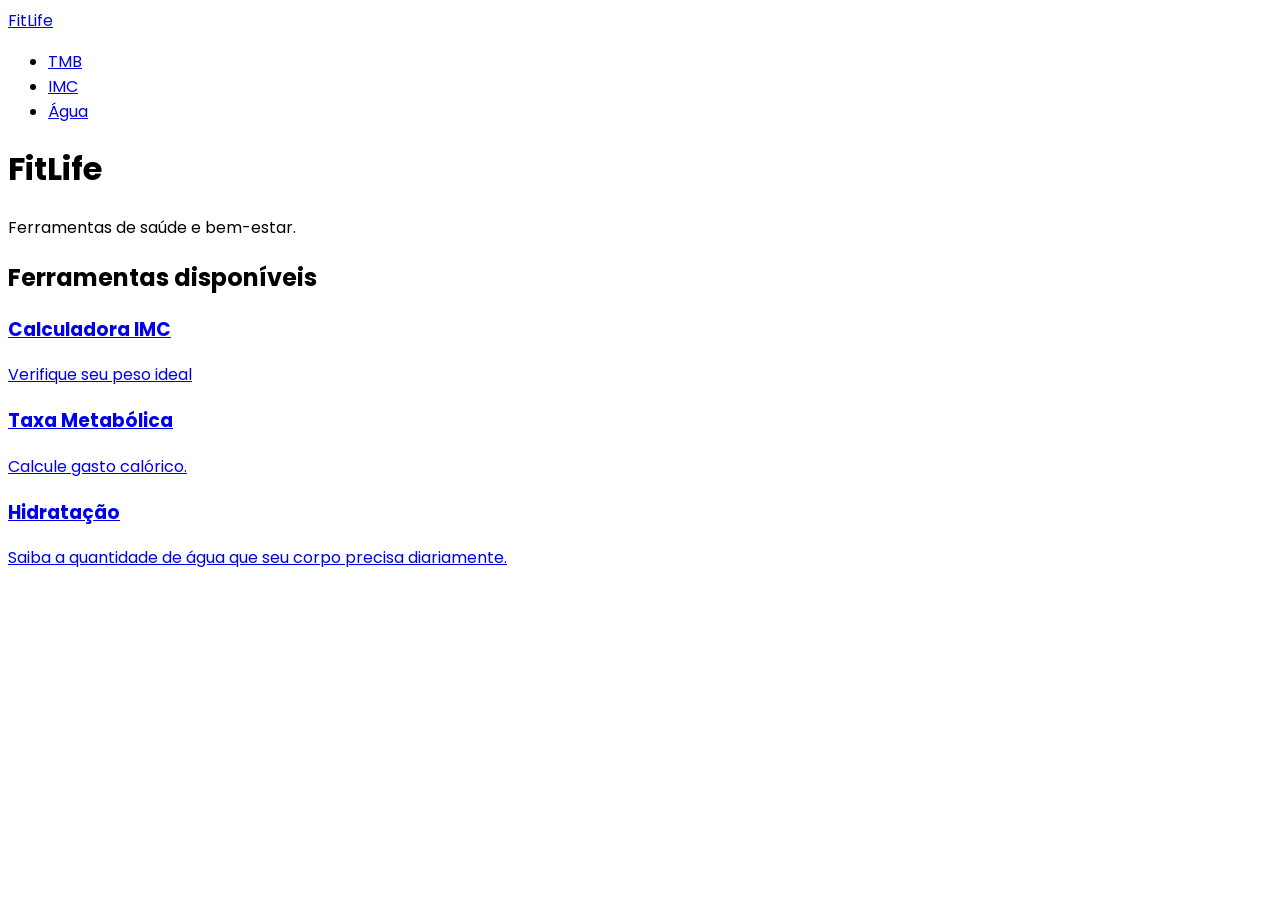
==== index.html @ 6b429139 "27/04/26" ====
<!DOCTYPE html>
<html lang="pt-BR">
<head>
    <meta charset="UTF-8">
    <meta name="viewport" content="width=device-width, initial-scale=1.0">
    <link rel="preconnect" href="https://fonts.googleapis.com">
    <link rel="preconnect" href="https://fonts.gstatic.com" crossorigin>
    <link href="https://fonts.googleapis.com/css2?family=Poppins:ital,wght@0,100;0,200;0,300;0,400;0,500;0,600;0,700;0,800;0,900;1,100;1,200;1,300;1,400;1,500;1,600;1,700;1,800;1,900&display=swap" rel="stylesheet">

    <title>FitLife</title>
</head>
<body style="font-family: Poppins" >
    
    <nav>
        <a href="index.html">FitLife</a>

        <ul>
            <li><a href="pages/tmb.html">TMB</a></li>
            <li><a href="pages/imc.html">IMC</a></li>
            <li><a href="pages/water.html">Água</a></li>
        </ul>
    </nav>


    <header>
        <h1>FitLife</h1>
        <p>Ferramentas de saúde e bem-estar.</p>
    </header>

    <main>
        <section>
            <h2>Ferramentas disponíveis</h2>

            <a href="pages/imc.html">
                <h3>Calculadora IMC</h3>
                <p>Verifique seu peso ideal</p>
            </a>

            <a href="pages/tmb.html">
                <h3>Taxa Metabólica</h3>
                <p>Calcule gasto calórico.</p>
            </a>

            <a href="pages/water.html">
                <h3>Hidratação</h3>
                <p>Saiba a quantidade de água que seu corpo precisa diariamente.</p>
            </a>

        </section>

    </main>

    
</body>
</html>
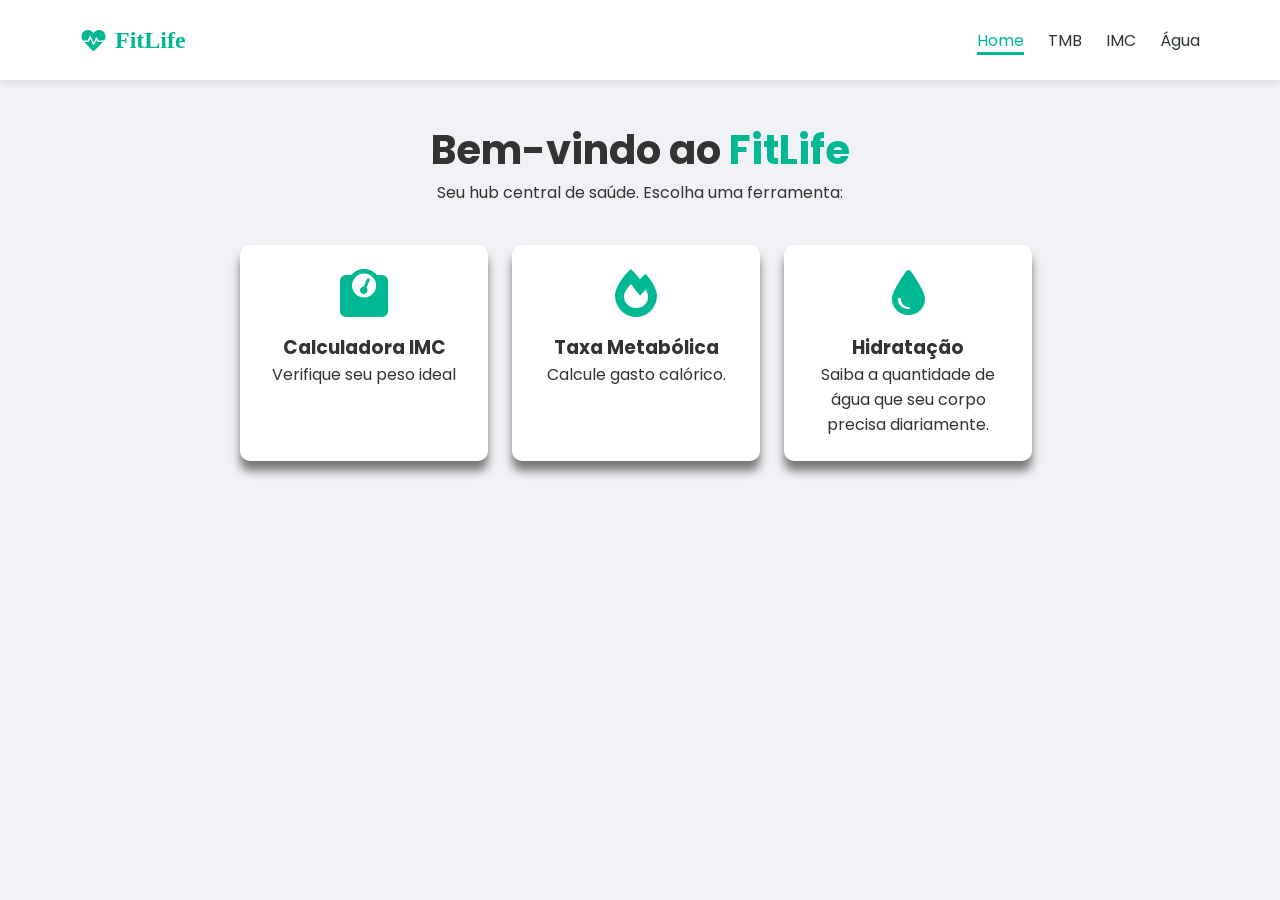
==== commit e2a525e5: "28/04/26" ====
--- a/index.html
+++ b/index.html
@@ -6,46 +6,54 @@
     <link rel="preconnect" href="https://fonts.googleapis.com">
     <link rel="preconnect" href="https://fonts.gstatic.com" crossorigin>
     <link href="https://fonts.googleapis.com/css2?family=Poppins:ital,wght@0,100;0,200;0,300;0,400;0,500;0,600;0,700;0,800;0,900;1,100;1,200;1,300;1,400;1,500;1,600;1,700;1,800;1,900&display=swap" rel="stylesheet">
+    <link rel="stylesheet" href="css/styles.css">
+    <link
+    rel="stylesheet"
+    href="https://cdnjs.cloudflare.com/ajax/libs/font-awesome/6.0.0/css/all.min.css"
+    />
 
     <title>FitLife</title>
 </head>
-<body style="font-family: Poppins" >
-    
+<body>
     <nav>
-        <a href="index.html">FitLife</a>
+        <a class="logo" href="index.html">    
+            <i class="fas fa-heartbeat"></i>
+            FitLife
+        </a>
 
-        <ul>
-            <li><a href="pages/tmb.html">TMB</a></li>
-            <li><a href="pages/imc.html">IMC</a></li>
-            <li><a href="pages/water.html">Água</a></li>
+        <ul class="nav-links">
+            <li><a class="nav-link" id="nav-active" href="index.html">Home</a></li>
+            <li><a class="nav-link" href="pages/tmb.html">TMB</a></li>
+            <li><a class="nav-link" href="pages/imc.html">IMC</a></li>
+            <li><a class="nav-link" href="pages/water.html">Água</a></li>
         </ul>
     </nav>
 
 
-    <header>
-        <h1>FitLife</h1>
-        <p>Ferramentas de saúde e bem-estar.</p>
+    <header class="header-container">
+        <h1>Bem-vindo ao <span>FitLife</span></h1>
+        <p>Seu hub central de saúde. Escolha uma ferramenta:</p>
     </header>
 
     <main>
-        <section>
-            <h2>Ferramentas disponíveis</h2>
-
-            <a href="pages/imc.html">
+        <section class="cards-section">
+            <a class="feature-card" href="pages/imc.html">
+                <i class="fas fa-weight"></i>
                 <h3>Calculadora IMC</h3>
                 <p>Verifique seu peso ideal</p>
             </a>
 
-            <a href="pages/tmb.html">
+            <a class="feature-card" href="pages/tmb.html">
+                <i class="fas fa-fire"></i>
                 <h3>Taxa Metabólica</h3>
                 <p>Calcule gasto calórico.</p>
             </a>
 
-            <a href="pages/water.html">
+            <a class="feature-card" href="pages/water.html">
+                <i class="fas fa-tint"></i>
                 <h3>Hidratação</h3>
                 <p>Saiba a quantidade de água que seu corpo precisa diariamente.</p>
             </a>
-
         </section>
 
     </main>
--- a/css/styles.css
+++ b/css/styles.css
@@ -0,0 +1,102 @@
+* {
+    margin: 0;
+    padding: 0;
+}
+
+body {
+    font-family: "Poppins";
+    background-color: #f0f2f5;
+    color: #333
+}
+
+nav {
+    /* flexbox */
+    display: flex;
+    justify-content: space-between;
+    align-items: center;
+
+    background-color: #fff;
+    padding: 0 80px;
+    height: 80px;
+    box-shadow: 0 2px 8px rgba(0, 0, 0, 0.1);
+}
+
+.logo {
+    /* flexbox */
+    display: flex;
+    align-items: center;
+
+    gap: 8px;
+
+    font-size:24px;
+    color: #00b894;
+    text-decoration: none;
+    font-weight: 600;
+}
+
+.nav-links {
+    display:flex;
+    list-style: none;
+    gap: 24px
+}
+
+.nav-link {
+    text-decoration: none;
+    color: #2d3436;
+    font-size: 16px
+}
+
+.nav-link:hover {
+    color: #00b894
+}
+
+#nav-active {
+    border-bottom: 3px #00b894 solid;
+    color: #00b894
+}
+
+.header-container {
+    text-align: center;
+    padding: 40px 0;
+}
+
+.header-container h1 {
+    font-size: 40px;
+}
+
+.header-container span {
+    color: #00b894
+}
+
+main {
+    width: 800px;
+    margin: 0 auto;
+}
+
+.cards-section {
+    text-align: center;
+    
+    display: flex;
+    gap: 24px;
+}
+
+.feature-card {
+    background-color: #fff;
+    color: #333;
+    padding: 24px;
+    border-radius: 10px;
+    text-align: center;
+    text-decoration: none;
+    box-shadow: 0 10px 10px rgba(0, 0, 0, 0.5);
+    width: 200px;
+}
+
+.feature-card:hover {
+    border: 2px solid #00b894
+}
+
+.feature-card i {
+    font-size: 48px;
+    color: #00b894;
+    margin-bottom: 16px;
+}
